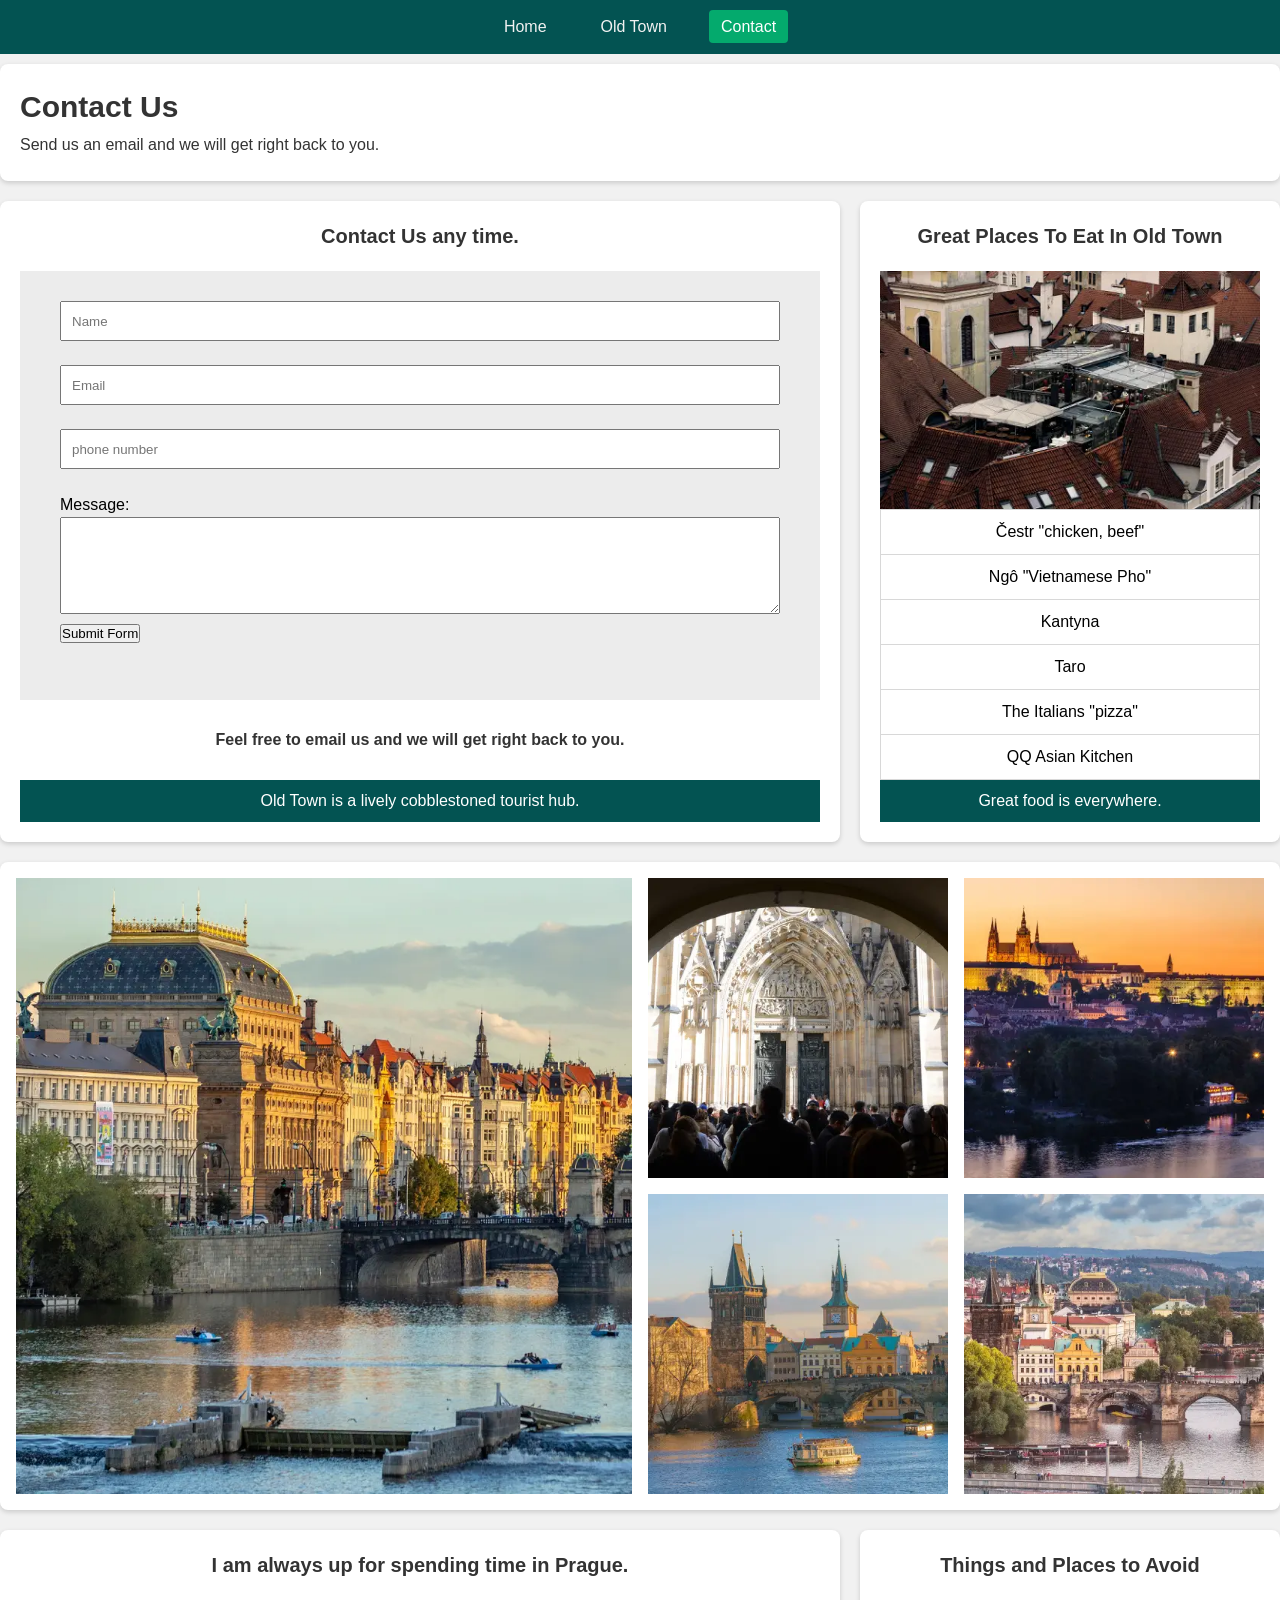
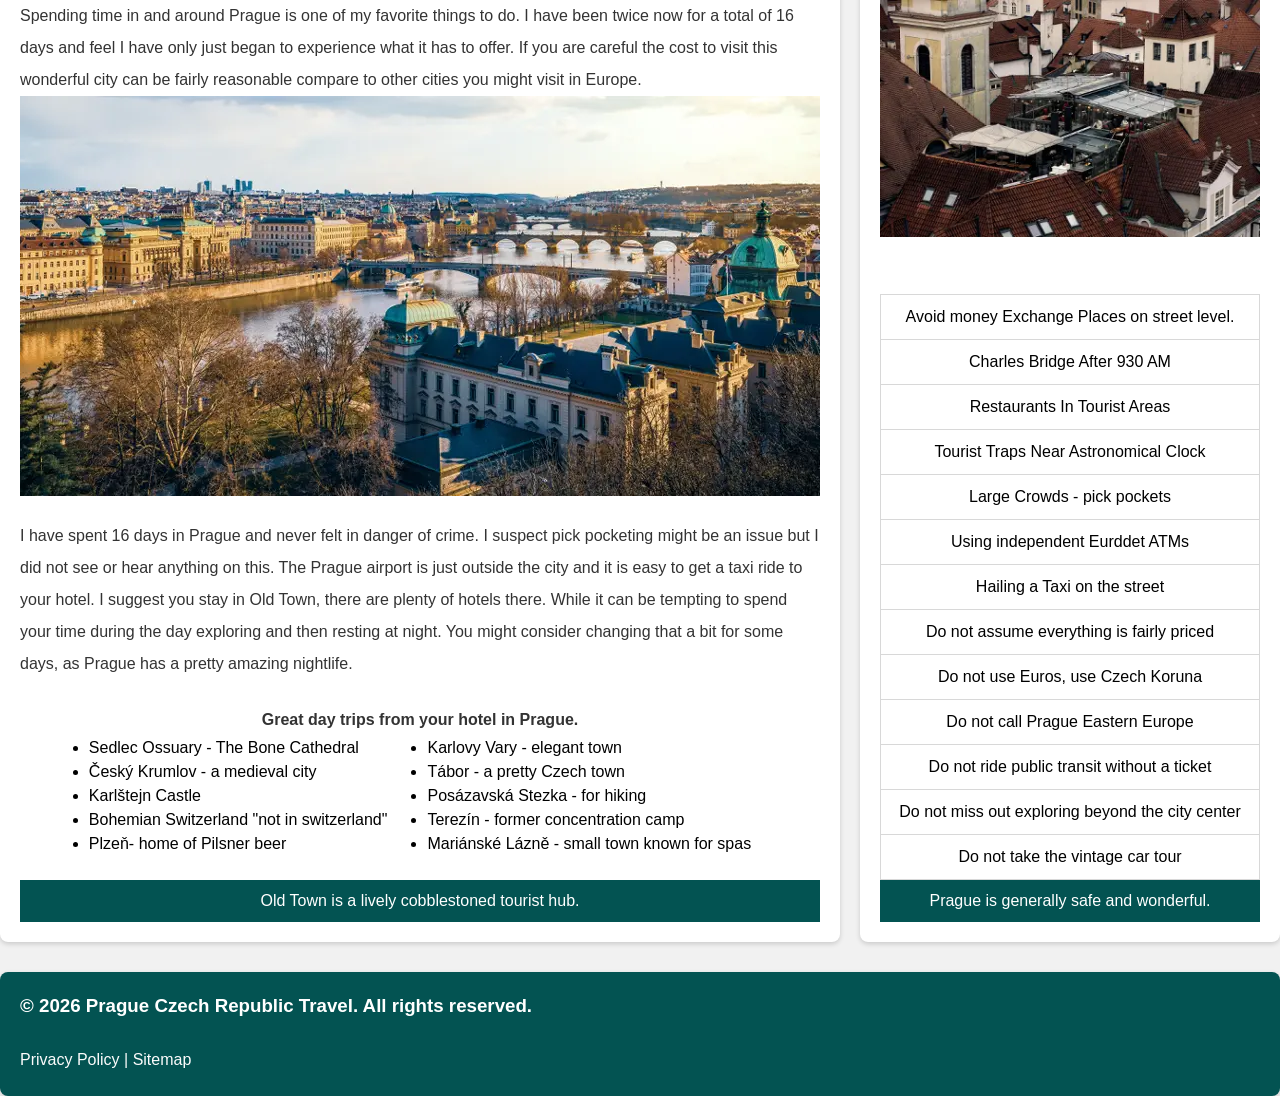
==== contact-us.html @ 3d8a2b49 "14 14" ====
<!DOCTYPE html>
<html lang="en">
<head>
    <meta charset="UTF-8">
    <meta name="viewport" content="width=device-width, initial-scale=1.0">
    <link rel="icon" type="image/x-icon" href="/images/favicon/favicon1a.png">
    <meta name="description" content="Discover authentic Prague Czech Republic experiences with local insight">
    <meta name="google-site-verification" content="ZiH_ycGrvEAqO5ANQCOFMkZouEIiTl9gjjwDC982bLI" />
    <link rel="stylesheet" href="css/style.css">
    <title>Contact Us</title>
    <link rel="canonical" href="https://www.europeprague.com/" />
</head>
<body> 
<!-- START HEADER AND NAV BAR TOP GOOD DONE -->
    <header class="navbar">
        <nav>
            <ul class="nav-links">
                <li><a href="/">Home</a></li>
                <li><a href="prague-old-town.html">Old Town</a></li>
                <li><a href="contact-us.html" class="active">Contact</a></li>
            </ul>
        </nav>
    </header>
<!-- END HEADER AND NAV BAR TOP GOOD DONE -->


<!-- START TOP TEXT DONE -->
    <div class="top-text-and-title-area">
        <h1>Contact Us</h1>
        <p>Send us an email and we will get right back to you.</p>
    </div>
<!-- END TOP TEXT DONE -->

<!-- Start 1st Large White Card LARGE WHITE CARD-->
<div class="grid-container">
    <main class="main-content">
            <h2 class="card-h-two-centered">Contact Us any time.</h2>
  

<!--  Start email form -->
<form action="https://api.web3forms.com/submit" method="POST">
  <input type="hidden" name="access_key" value="89a49238-e0d1-4caf-bff5-43f0842508df">

    
            <label for="name"></label>
            <input type="text" id="name" name="name" placeholder="Name" required>
            <br>
            <label for="email" class="hidden-label"></label>
            <input type="email" name="email" id="email" placeholder="Email" required>
            <br>
            <label for="phone"></label>
            <input type="tel" id="phone" name="phone" placeholder="phone number" required>
            <br>
  <label for="message">Message:</label>
  <textarea 
    id="message" 
    name="message" 
    rows="5" 
    style="width: 100%; box-sizing: border-box; padding: 10px;">
  </textarea>
            <p></p>
            <button type="submit">Submit Form</button>
</form>
<!--  End email form -->





            
            <br>
              <p class="center-container-text"><b>Feel free to email us and we will get right back to you.</b></p>
  <div class="list-prague-old-town-container">
   
    </div>
    <br>
                <div class="card-footer">                 
                    <p class="text-footer-color">Old Town  is a lively cobblestoned tourist hub.</p>
                </div>
    </main>
<!-- End 1st Large White Card  LARGE WHITE CARD-->



<!-- Start 1st sidebar white card small-->
    <aside class="sidebar">
            <h2 class="card-h-two-centered">Great Places To Eat In Old Town</h2>
            <img src="images/old-town/oldtown-restaurant-top-right.webp" alt="old town prague">
            <ul>
                <li class="side-bar-list-item-top-line">Čestr "chicken, beef"</li>
                <li class="side-bar-list-item">Ngô "Vietnamese Pho"</li>
                <li class="side-bar-list-item">Kantyna</li>
                <li class="side-bar-list-item">Taro</li>
                <li class="side-bar-list-item">The Italians "pizza"</li>
                <li class="side-bar-list-item">QQ Asian Kitchen</li>

            </ul>
                <div class="card-footer">
                    <p class="text-footer-color">Great food is everywhere.</p>
                </div>
    </aside>
</div>
<!-- End 1st sidebar white card small--> 


<!-- Start small home page image gallery -->
<div class="image-grid">
    <img class="image-grid-col-2 image-grid-row-2" src="images/old-town/prage800by800a.webp" alt="old town prague">
    <img src="images/old-town/prauge400by400a.webp" alt="old town prague">
    <img src="images/old-town/prague400by400b.webp" alt="old town prague">
    <img src="images/old-town/prague400by400c.webp" alt="old town prague">
    <img src="images/old-town/prague400by400d.webp" alt="old town prague">                  
</div>

<!-- End small home page image gallery -->


<!-- Start 2nd Large White Card LARGE WHITE CARD-->
<div class="grid-container">
    <main class="main-content">
            <h2 class="card-h-two-centered">I am always up for spending time in Prague.</h2>
            <p>Spending time in and around Prague is one of my favorite things to do. I have been twice now for a total of 16 days and feel I have only just began to experience what it has to offer. If you are careful the cost to visit this wonderful city can be fairly reasonable compare to other cities you might visit in Europe.</p>
            <img src="images/old-town/prague800by800b.webp" alt="old town prague">
            <br>

            <p>I have spent 16 days in Prague and never felt in danger of crime. I suspect pick pocketing might be an issue but I did not see or hear anything on this. The Prague airport is just outside the city and it is easy to get a taxi ride to your hotel. I suggest you stay in Old Town, there are plenty of hotels there. While it can be tempting to spend your time during the day exploring and then resting at night. You might consider changing that a bit for some days, as Prague has a pretty amazing nightlife.</p>
            <br>
              <p class="center-container-text"><b>Great day trips from your hotel in Prague.</b></p>
  <div class="list-prague-old-town-container">
        <ul>
            <li>Sedlec Ossuary - The Bone Cathedral</li>
            <li>Český Krumlov - a medieval city</li>
            <li>Karlštejn Castle</li>
            <li>Bohemian Switzerland "not in switzerland"</li>
            <li>Plzeň- home of Pilsner beer</li>
        </ul>

        <ul>
            <li>Karlovy Vary - elegant town</li>
            <li>Tábor - a pretty Czech town</li>
            <li>Posázavská Stezka - for hiking</li>
            <li>Terezín - former concentration camp</li>
            <li>Mariánské Lázně - small town known for spas</li>
        </ul>
    </div>
    <br>
                <div class="card-footer">                 
                    <p class="text-footer-color">Old Town  is a lively cobblestoned tourist hub.</p>
                </div>
    </main>
<!-- End 2nd Large White Card  LARGE WHITE CARD-->



<!-- Start 2nd sidebar white card small-->
    <aside class="sidebar">
            <h2 class="card-h-two-centered">Things and Places to Avoid</h2>
            <img src="images/old-town/oldtown-restaurant-top-right.webp" alt="old town prague">
            <ul>
                <li class="side-bar-list-item-top-line">Avoid money Exchange Places on street level.</li>
                <li class="side-bar-list-item">Charles Bridge After 930 AM</li>
                <li class="side-bar-list-item">Restaurants In Tourist Areas</li>
                <li class="side-bar-list-item">Tourist Traps Near Astronomical Clock</li>
                <li class="side-bar-list-item">Large Crowds - pick pockets</li>
                <li class="side-bar-list-item">Using independent Eurddet ATMs</li>
                <li class="side-bar-list-item">Hailing a Taxi on the street</li>
                <li class="side-bar-list-item">Do not assume everything is fairly priced</li>
                <li class="side-bar-list-item">Do not use Euros, use Czech Koruna</li>
                <li class="side-bar-list-item">Do not call Prague Eastern Europe</li>
                <li class="side-bar-list-item">Do not ride public transit without a ticket</li>
                <li class="side-bar-list-item">Do not miss out exploring beyond the city center</li>
                <li class="side-bar-list-item">Do not take the vintage car tour</li>
            </ul>
                <div class="card-footer">
                    <p class="text-footer-color">Prague is generally safe and wonderful.</p>
                </div>
    </aside>
</div>
<!-- End 2nd sidebar white card small--> 





<!-- Start footer -->

    <div class="page-bottom-footer-area">
  <h3>&copy; <span id="copyright-year"></span> Prague Czech Republic Travel. All rights reserved.</h3>
  <br>
        <div>
  <p> <a href="privacy-policy.html" class="footer-words">Privacy Policy |</a>
  <a href="sitemap.xml" class="footer-words" class="footer-words">Sitemap</a></p>
        <div>
     </div>

<!-- End footer -->
 <script>
  document.getElementById("copyright-year").textContent = new Date().getFullYear();
</script>

</body>
</html>
---- css/style.css ----
/*
==========
Start GLOBAL STYLES
==========
*/

/* Start remove all default margins and padding */
* {
    margin: 0;
    padding: 0;
    box-sizing: border-box; /* Highly recommended for layout accuracy */
}
/* End remove all default margins and padding */

/* Start body background color and font family*/
body {
  background-color: #f1f1f1;
  font-family: "Raleway", sans-serif;
  line-height: 1.5;
}
/* End body background colorand font family */


/* Start heading 1 font size*/
h1 {
  margin: 0px; /* makes space around h1 0px */
  color: #333333;
  font-size: 30px;
}
/* End heading 1 font size*/


/* Start heading 2 font size and margin */
h2 {
  font-size: 20px;
  color: #333333;
  margin-bottom: 0;
}
/* End heading 2 font size and margin */


/* Start styles for paragraph text*/
p {
  color: #333333;
  font-size: 16px;
  line-height: 2;
}
/* End styles for paragraph text*/


/* Start Link styles */
a {
  text-decoration: none;
}
/* End Link styles */


.footer-words {
  color: #fcfcfc; /* Changes the link color to orange */
  gap: 40px;
}




/* Start forces every image to stretch the full width of its parent container and forces it to start on a new line*/
img {
  width: 100%;
  display: block;
}
/* End forces every image to stretch the full width of its parent container and forces it to start on a new line*/

/*
==========
END GLOBAL STYLES
==========
*/

 /*
==========
Start Variables
==========
*/
:root {
  --primaryColor:#008CBA;
  --authenticTeal:#035352;
  --sidecarYellow:#f3e8bb;
  --softGrey:#39464b;
  --charCoal:#343837;
  --mainBlack:#222;
  --mainWhite:#fff;
  --offwhite:#f7f7f7;
  --darkGrey:#afafaf;
  --mainTransition:all 0.3s linear;
  --mainSpacing:2px;
}
/*
==========
End Variables
==========
*/


/* Base Layout (Mobile First) */
.grid-container {
  display: grid;
  grid-template-columns: 1fr; /* Stacks to a single column on small screens */
  gap: 20px; /* Provides consistent spacing between items */
  padding-left: 20px;
  padding-right: 20px;
  padding-top: 20px;
  max-width: 1400px;
  margin: 0 auto;
  box-sizing: border-box; /* Ensures padding doesn't cause overflow */
}

/* Responsive Desktop Layout */
@media (min-width: 768px) {
  .grid-container {
    grid-template-columns: 2fr 1fr; /* Activates the asymmetric two-column split */
        padding-left: 0;
      padding-right: 0;
  }
}


/* Optional Styling for Visualization */
.main-content {
  background-color: #fff;
  padding: 20px;
  border-radius: 8px;
  box-shadow: 0 2px 5px 0 rgba(0, 0, 0, 0.16);
  display: grid;
  grid-template-columns: 1fr;
  grid-template-rows: auto 1fr auto;
  margin-bottom: 20px; /* Creates space below the first grid */
}


.sidebar {
  background-color: #fff;
  padding: 20px;
  border-radius: 8px;
  box-shadow: 0 2px 5px 0 rgba(0, 0, 0, 0.16); 
  display: grid;                     /* makes this column into a grid */
  grid-template-columns: 1fr;        /* makes this 1 column */
  grid-template-rows: auto 1fr auto; /* image is auto info in midle is stretched and footer is at bottom */
  margin-bottom: 20px; /* Creates space below the first grid */
}

/* Start style for ul list on right side of page sidebar */
.side-bar-list-item {
    list-style: none; 
    border: 1px solid #d8d8d8; /* Sets width, line style, and color */
    padding: 10px;             /* Adds space between text and the border */
    margin-bottom: 0px;        /* Adds space between separate list items */ 
    text-align: center;
    border-top: none;
}

.side-bar-list-item-left {
    list-style: none; 
    border: 1px solid #d8d8d8; /* Sets width, line style, and color */
    padding: 10px;             /* Adds space between text and the border */
    margin-bottom: 0px;        /* Adds space between separate list items */ 
    text-align: left;
    border-top: none;
}

.side-bar-list-item-top-line {   /* this very top of the ul list so it has a bar at top for sidbar is list on right side of page in sidebar  */
    list-style: none; 
    border: 1px solid #d8d8d8; /* Sets width, line style, and color */
    padding: 10px;             /* Adds space between text and the border */
    margin-bottom: 0px;        /* Adds space between separate list items */ 
    border-top: 1px solid #d8d8d8;
    text-align: center;
}

.side-bar-list-item-top-line-left {   /* this very top of the ul list so it has a bar at top for sidbar is list on right side of page in sidebar  */
    list-style: none; 
    border: 1px solid #d8d8d8; /* Sets width, line style, and color */
    padding: 10px;             /* Adds space between text and the border */
    margin-bottom: 0px;        /* Adds space between separate list items */ 
    border-top: 1px solid #d8d8d8;
    text-align: left;
}



/* End style for ul list on right side of page sidebar */



.card-h-two-centered {  /* centers h2 tag  */
  text-align: center;
  padding-bottom: 20px;
}


/* Start style for  footer in the white cards */ 
.card-footer {           
  background: var(--authenticTeal);
  padding: 5px 10px;
  display: grid;
  grid-template-columns: 1fr;
  justify-items: center;
}

.text-footer-color {    /* this is text in footer in the white cards */ 
  color: #fff;
}
/* End style for  footer in the white cards */


/*
==========
End style for grid main and side
==========
*/

/* Start style for top of website small while 1400 area with 1 paragraph and h1 tag */ 
.top-text-and-title-area {
  background: var(--primaryColor);
  padding: 0px 20px;
  justify-items: center;
  max-width: 1400px;
  margin: 10px auto 0px auto; 
  background-color: #fff;
  padding: 20px;
  border-radius: 8px;
  box-shadow: 0 2px 5px 0 rgba(0, 0, 0, 0.16);
}
/* End style for top of website small while 1400 area with 1 paragraph and h1 tag */ 


/* Start style for top of website small while 1400 area with 1 paragraph and h1 tag */ 
.top-text-and-title-area-privacy {
  background: var(--primaryColor);
  padding: 0px 20px;
  justify-items: left;
  max-width: 1400px;
  margin: 10px auto 0px auto; 
  background-color: #fff;
  padding: 20px;
  border-radius: 8px;
  box-shadow: 0 2px 5px 0 rgba(0, 0, 0, 0.16);
}
/* End style for top of website small while 1400 area with 1 paragraph and h1 tag */ 






/*
==========
Start styles for home page small image gallery
==========
*/
/* START IMAGE GALLERY WORKS PERFECTLY */
.image-grid {
  --gap: 16px;
  --num-cols: 4;
  --row-height: 300px;

  box-sizing: border-box;
  padding: var(--gap);
  max-width: 1400px;
  margin: 0 auto;  /* The "0 auto" rule centers the block */
    background: #fff;
      box-shadow: 0 2px 5px 0 rgba(0, 0, 0, 0.16);
        border-radius: 8px;
 

  display: grid;
  grid-template-columns: repeat(var(--num-cols), 1fr);
  grid-auto-rows: var(--row-height);
  gap: var(--gap);
}

.image-grid > img {
  width: 100%;
  height: 100%;
  object-fit: cover;
}

.image-grid-col-2 {
  grid-column: span 2;
}

.image-grid-row-2 {
  grid-row: span 2;
}

@media screen and (max-width: 1024px) {      /* for screens under 1024px */
  .image-grid {
   --num-cols: 2;
   --row-height: 200px;
  }
}
/* END IMAGE GALLERY WORKS PERFECTLY */
/*
==========
End styles for home page small image gallery
==========
*/


 /* Start styles for list side by side in big white card */
.center-container-text {
  text-align: center;
}

.list-prague-old-town-container {
  display: flex;         /* Arranges children in a row */
  gap: 40px;             /* Adds space between the lists */
  justify-content: center;  /* Centers list on page */
}
 /* End styles for list side by side in big white card */

 /* Start footer styles */
 .page-bottom-footer-area {
  background: var(--authenticTeal);
  padding: 0px 10px;
  color: #fff;
  justify-items: center;
  max-width: 1400px;
  margin: 10px auto 0px auto; 
  padding: 20px;
  border-radius: 8px;
  box-shadow: 0 2px 5px 0 rgba(0, 0, 0, 0.16);
 }
 /* End footer styles */

/*
==========
Start styles for nav bar top of page
==========
*/
/* Start navbar is part of header for sticky to work  justify change center so links centered */
.navbar {
  display: flex;
  justify-content: center;
  max-width: 1400px;
  margin: 0 auto;  /* The "0 auto" rule centers the block */
  align-items: center;
  background-color: var(--authenticTeal);
  padding: 15px 30px;
  position: sticky; /* Keeps navbar at the top while scrolling */
  top: 0;
  z-index: 1000;
}
/* End navbar is part of header for sticky to work  justify change center so links centered */

/* List container handling link alignments */
.nav-links {
  list-style: none;
  display: flex;
  justify-content: center; /* Horizontally centers your menu items */
  flex-grow: 1;            /* Allows the list to fill up the middle section */
  list-style: none;
  margin: 0;
  padding: 0;
  gap: 30px;               /* Defines modern spacing between links */
}


/* Start individual text link style and transition */
.nav-links a {
  color: #f2f2f2;
  text-decoration: none;
  font-size: 16px;
  padding: 8px 12px;
  transition: background-color 0.3s ease, color 0.3s ease;
  border-radius: 4px;
}
/* Start individual text link style and transition */

/* Start hover effect */
.nav-links a:hover, 
.nav-links a.active {
  background-color: #04AA6D; /* Highlight color */
  color: #fff;
}
/* End hover effect */

/*
==========
End styles for nav bar top of page
==========
*/


/* EVERYTHING ABOVE IS PERFECT */





/* Form Styles */

form {
    background-color: #ECECEC;
    padding: 30px 40px;
}

input[type="email"],
input[type="text"],
input[type="tel"],
input[type="email"] {
    width: 100%;
    display: block;
    box-sizing: border-box;
    padding: 0 10px;
    height: 40px;
} 

#yourMessage {
  width: 100%;
  box-sizing: border-box; /* Ensures padding doesn't cause overflow */
  padding: 10px;          /* Optional: adds space inside */
}

/* End Form Styles */
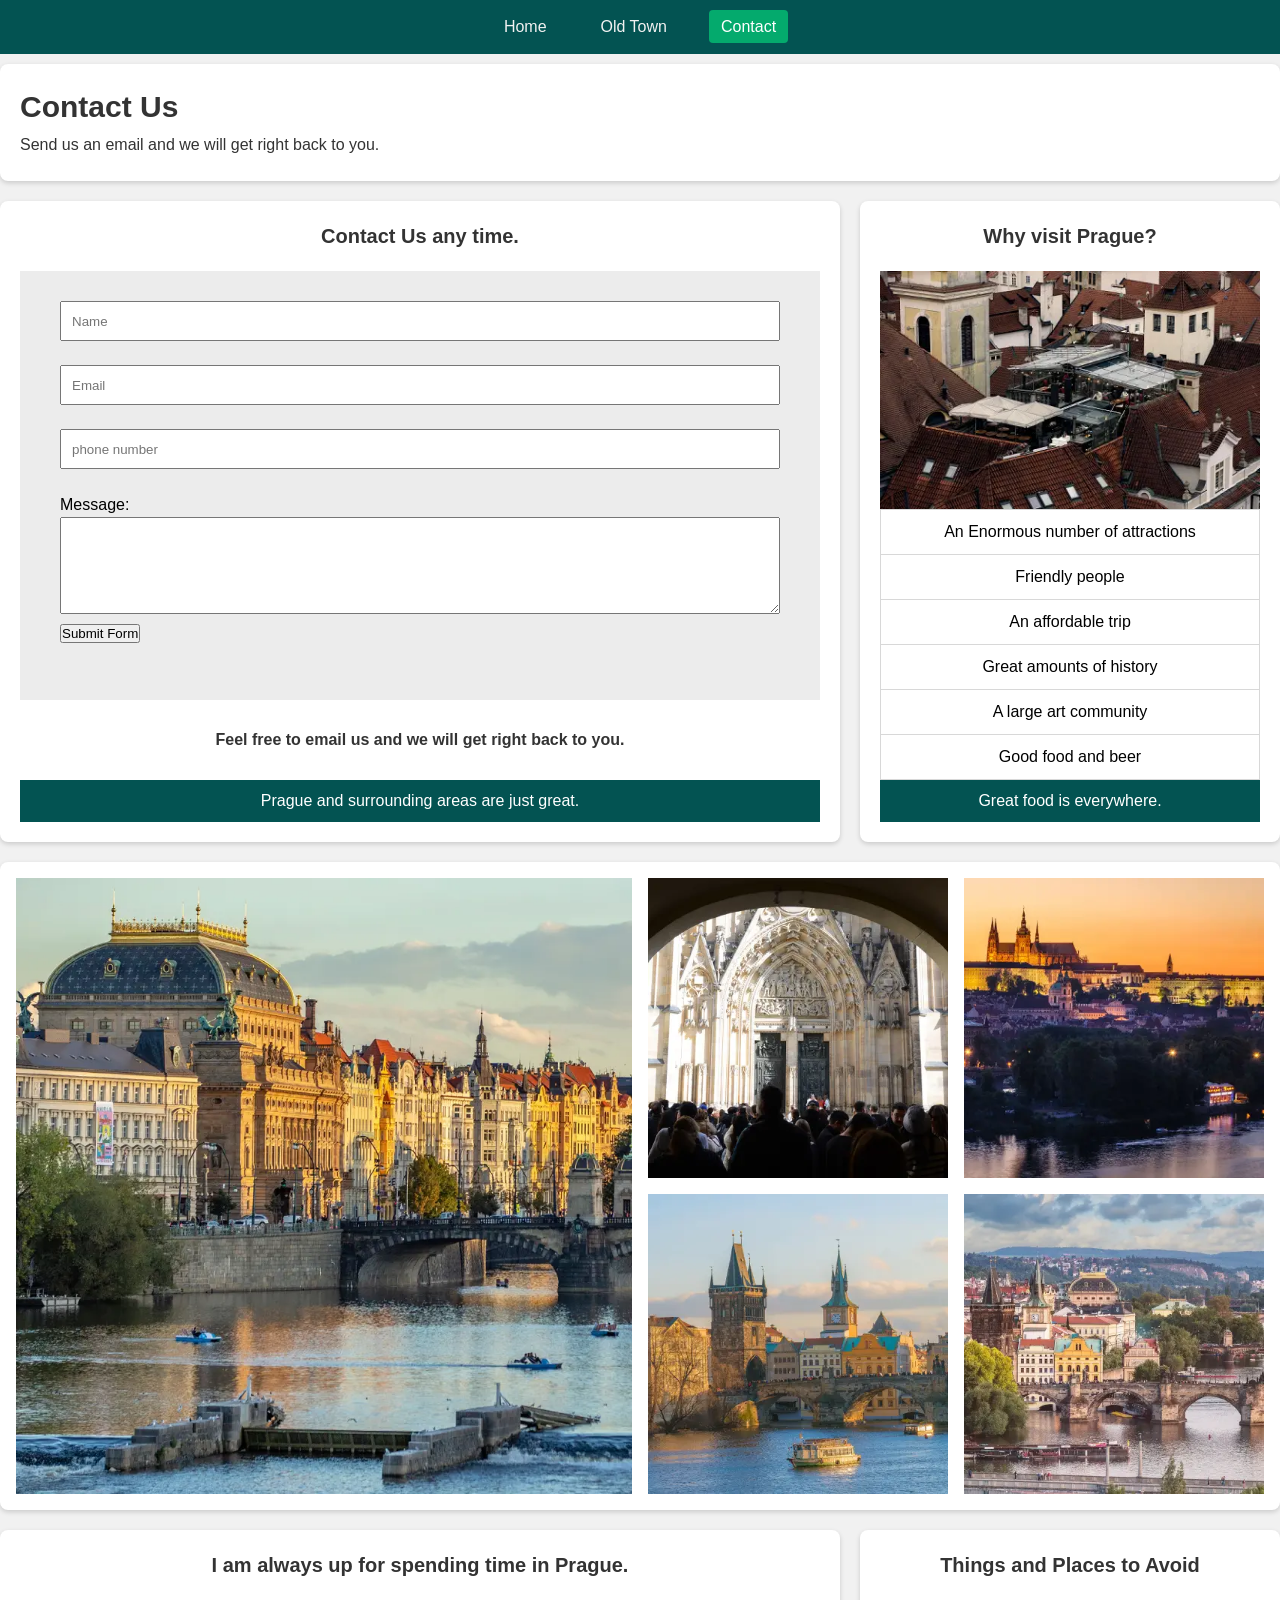
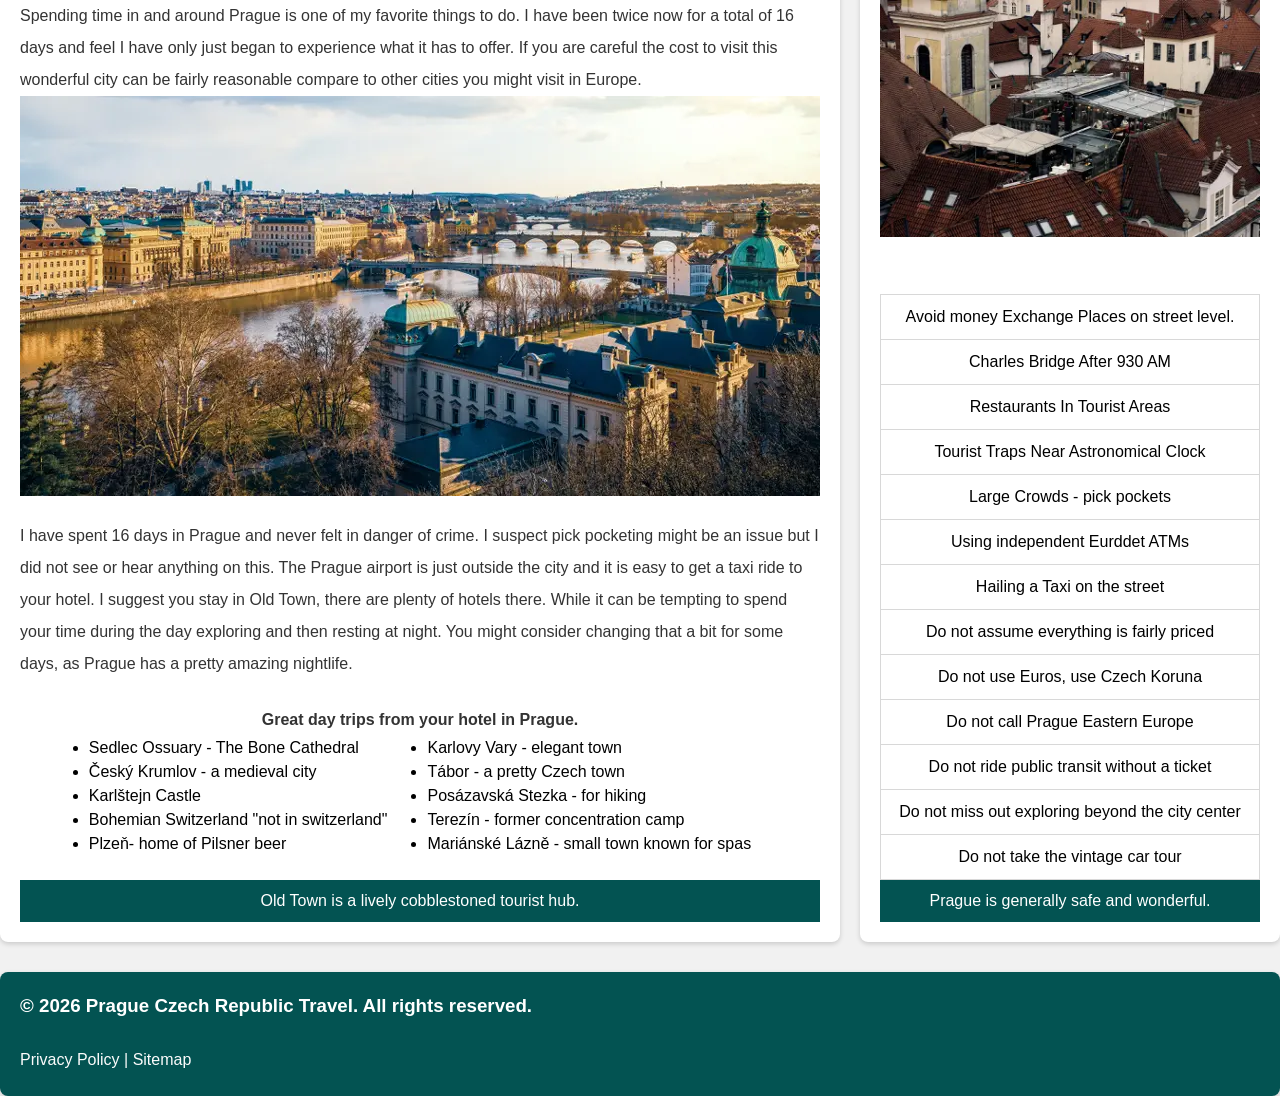
==== commit 7b848f1b: "1 1" ====
--- a/contact-us.html
+++ b/contact-us.html
@@ -8,7 +8,7 @@
     <meta name="google-site-verification" content="ZiH_ycGrvEAqO5ANQCOFMkZouEIiTl9gjjwDC982bLI" />
     <link rel="stylesheet" href="css/style.css">
     <title>Contact Us</title>
-    <link rel="canonical" href="https://www.europeprague.com/" />
+    <link rel="canonical" href="https://www.europeprague.com/contact-us">
 </head>
 <body> 
 <!-- START HEADER AND NAV BAR TOP GOOD DONE -->
@@ -16,8 +16,8 @@
         <nav>
             <ul class="nav-links">
                 <li><a href="/">Home</a></li>
-                <li><a href="prague-old-town.html">Old Town</a></li>
-                <li><a href="contact-us.html" class="active">Contact</a></li>
+                <li><a href="prague-old-town">Old Town</a></li>
+                <li><a href="contact-us" class="active">Contact</a></li>
             </ul>
         </nav>
     </header>
@@ -75,7 +75,7 @@
     </div>
     <br>
                 <div class="card-footer">                 
-                    <p class="text-footer-color">Old Town  is a lively cobblestoned tourist hub.</p>
+                    <p class="text-footer-color">Prague and surrounding areas are just great.</p>
                 </div>
     </main>
 <!-- End 1st Large White Card  LARGE WHITE CARD-->
@@ -84,15 +84,15 @@
 
 <!-- Start 1st sidebar white card small-->
     <aside class="sidebar">
-            <h2 class="card-h-two-centered">Great Places To Eat In Old Town</h2>
+            <h2 class="card-h-two-centered">Why visit Prague?</h2>
             <img src="images/old-town/oldtown-restaurant-top-right.webp" alt="old town prague">
             <ul>
-                <li class="side-bar-list-item-top-line">Čestr "chicken, beef"</li>
-                <li class="side-bar-list-item">Ngô "Vietnamese Pho"</li>
-                <li class="side-bar-list-item">Kantyna</li>
-                <li class="side-bar-list-item">Taro</li>
-                <li class="side-bar-list-item">The Italians "pizza"</li>
-                <li class="side-bar-list-item">QQ Asian Kitchen</li>
+                <li class="side-bar-list-item-top-line">An Enormous number of attractions</li>
+                <li class="side-bar-list-item">Friendly people</li>
+                <li class="side-bar-list-item">An affordable trip</li>
+                <li class="side-bar-list-item">Great amounts of history</li>
+                <li class="side-bar-list-item">A large art community</li>
+                <li class="side-bar-list-item">Good food and beer</li>
 
             </ul>
                 <div class="card-footer">
@@ -188,7 +188,7 @@
   <h3>&copy; <span id="copyright-year"></span> Prague Czech Republic Travel. All rights reserved.</h3>
   <br>
         <div>
-  <p> <a href="privacy-policy.html" class="footer-words">Privacy Policy |</a>
+  <p> <a href="privacy-policy" class="footer-words">Privacy Policy |</a>
   <a href="sitemap.xml" class="footer-words" class="footer-words">Sitemap</a></p>
         <div>
      </div>
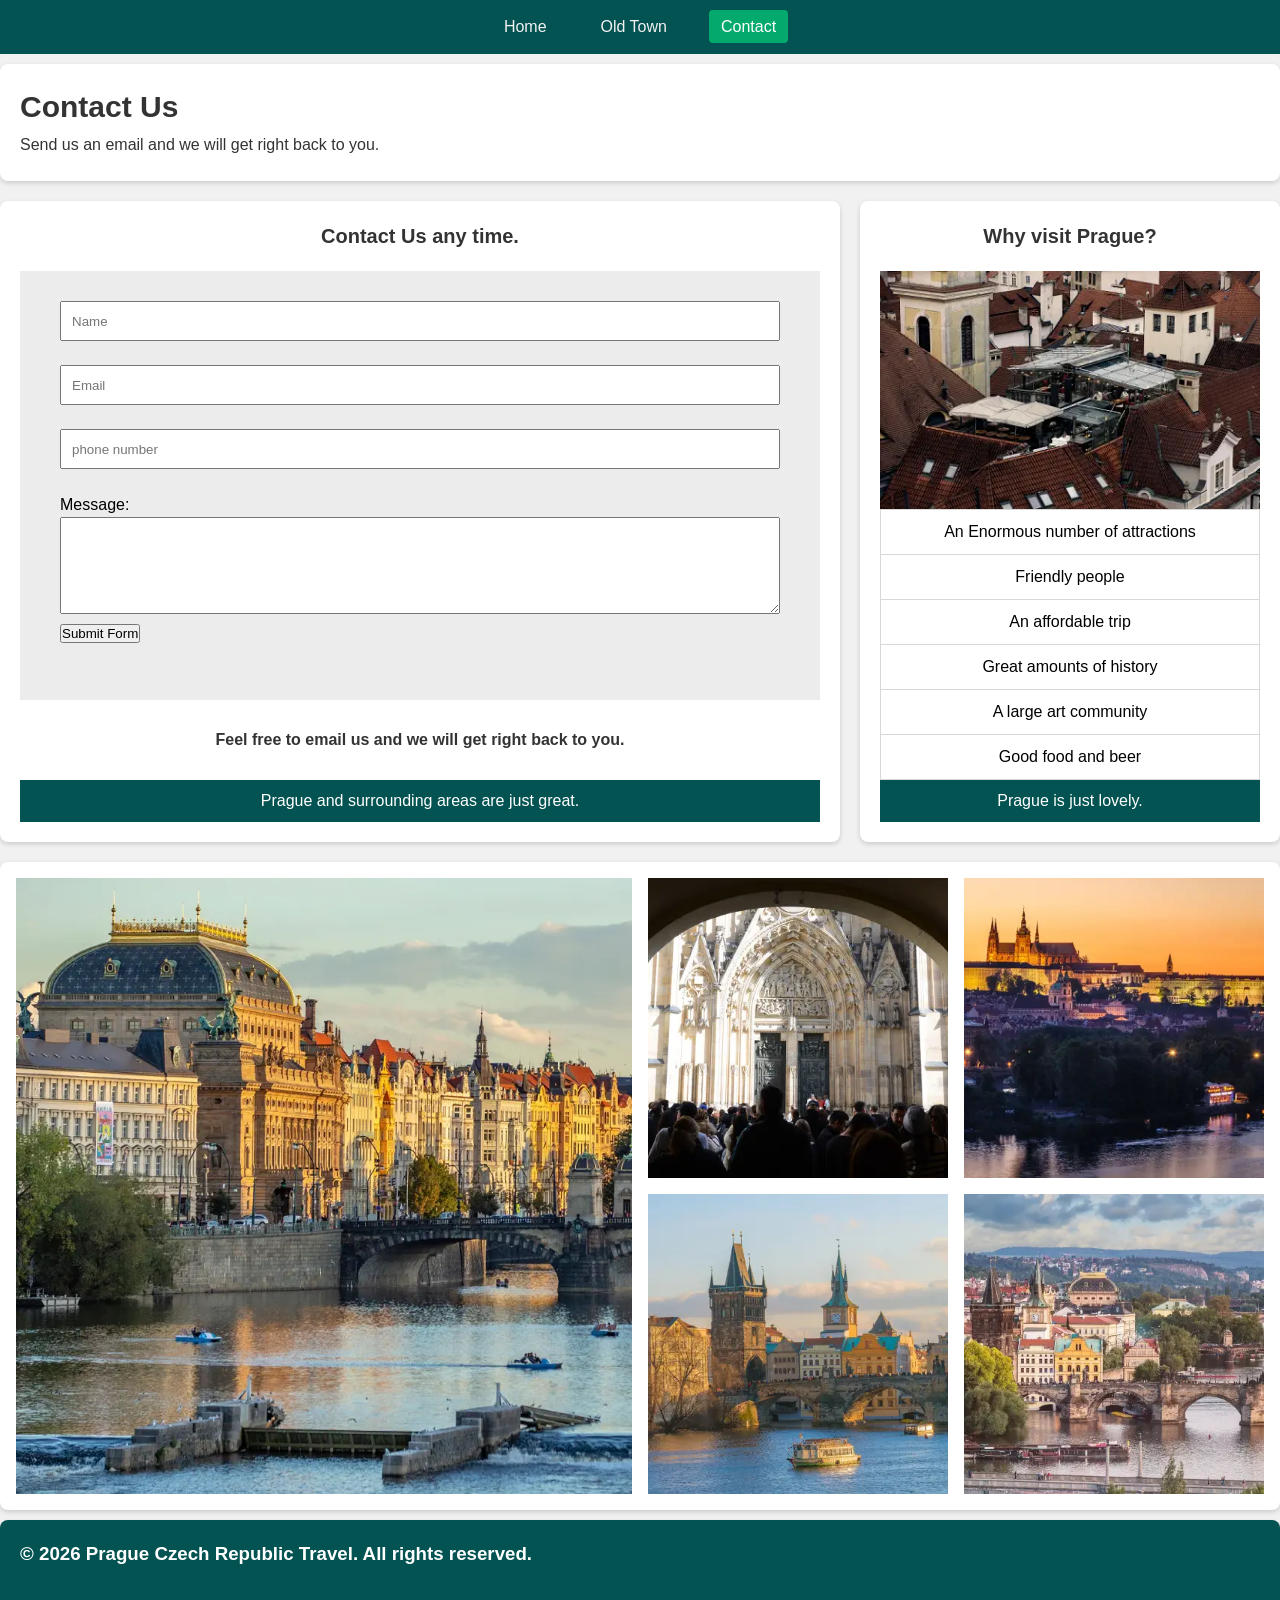
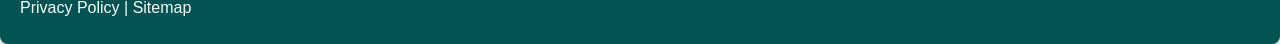
==== commit 033910ed: "2 2" ====
--- a/contact-us.html
+++ b/contact-us.html
@@ -96,7 +96,7 @@
 
             </ul>
                 <div class="card-footer">
-                    <p class="text-footer-color">Great food is everywhere.</p>
+                    <p class="text-footer-color">Prague is just lovely.</p>
                 </div>
     </aside>
 </div>
@@ -115,68 +115,10 @@
 <!-- End small home page image gallery -->
 
 
-<!-- Start 2nd Large White Card LARGE WHITE CARD-->
-<div class="grid-container">
-    <main class="main-content">
-            <h2 class="card-h-two-centered">I am always up for spending time in Prague.</h2>
-            <p>Spending time in and around Prague is one of my favorite things to do. I have been twice now for a total of 16 days and feel I have only just began to experience what it has to offer. If you are careful the cost to visit this wonderful city can be fairly reasonable compare to other cities you might visit in Europe.</p>
-            <img src="images/old-town/prague800by800b.webp" alt="old town prague">
-            <br>
-
-            <p>I have spent 16 days in Prague and never felt in danger of crime. I suspect pick pocketing might be an issue but I did not see or hear anything on this. The Prague airport is just outside the city and it is easy to get a taxi ride to your hotel. I suggest you stay in Old Town, there are plenty of hotels there. While it can be tempting to spend your time during the day exploring and then resting at night. You might consider changing that a bit for some days, as Prague has a pretty amazing nightlife.</p>
-            <br>
-              <p class="center-container-text"><b>Great day trips from your hotel in Prague.</b></p>
-  <div class="list-prague-old-town-container">
-        <ul>
-            <li>Sedlec Ossuary - The Bone Cathedral</li>
-            <li>Český Krumlov - a medieval city</li>
-            <li>Karlštejn Castle</li>
-            <li>Bohemian Switzerland "not in switzerland"</li>
-            <li>Plzeň- home of Pilsner beer</li>
-        </ul>
-
-        <ul>
-            <li>Karlovy Vary - elegant town</li>
-            <li>Tábor - a pretty Czech town</li>
-            <li>Posázavská Stezka - for hiking</li>
-            <li>Terezín - former concentration camp</li>
-            <li>Mariánské Lázně - small town known for spas</li>
-        </ul>
-    </div>
-    <br>
-                <div class="card-footer">                 
-                    <p class="text-footer-color">Old Town  is a lively cobblestoned tourist hub.</p>
-                </div>
-    </main>
-<!-- End 2nd Large White Card  LARGE WHITE CARD-->
 
 
 
-<!-- Start 2nd sidebar white card small-->
-    <aside class="sidebar">
-            <h2 class="card-h-two-centered">Things and Places to Avoid</h2>
-            <img src="images/old-town/oldtown-restaurant-top-right.webp" alt="old town prague">
-            <ul>
-                <li class="side-bar-list-item-top-line">Avoid money Exchange Places on street level.</li>
-                <li class="side-bar-list-item">Charles Bridge After 930 AM</li>
-                <li class="side-bar-list-item">Restaurants In Tourist Areas</li>
-                <li class="side-bar-list-item">Tourist Traps Near Astronomical Clock</li>
-                <li class="side-bar-list-item">Large Crowds - pick pockets</li>
-                <li class="side-bar-list-item">Using independent Eurddet ATMs</li>
-                <li class="side-bar-list-item">Hailing a Taxi on the street</li>
-                <li class="side-bar-list-item">Do not assume everything is fairly priced</li>
-                <li class="side-bar-list-item">Do not use Euros, use Czech Koruna</li>
-                <li class="side-bar-list-item">Do not call Prague Eastern Europe</li>
-                <li class="side-bar-list-item">Do not ride public transit without a ticket</li>
-                <li class="side-bar-list-item">Do not miss out exploring beyond the city center</li>
-                <li class="side-bar-list-item">Do not take the vintage car tour</li>
-            </ul>
-                <div class="card-footer">
-                    <p class="text-footer-color">Prague is generally safe and wonderful.</p>
-                </div>
-    </aside>
-</div>
-<!-- End 2nd sidebar white card small--> 
+
 
 
 
